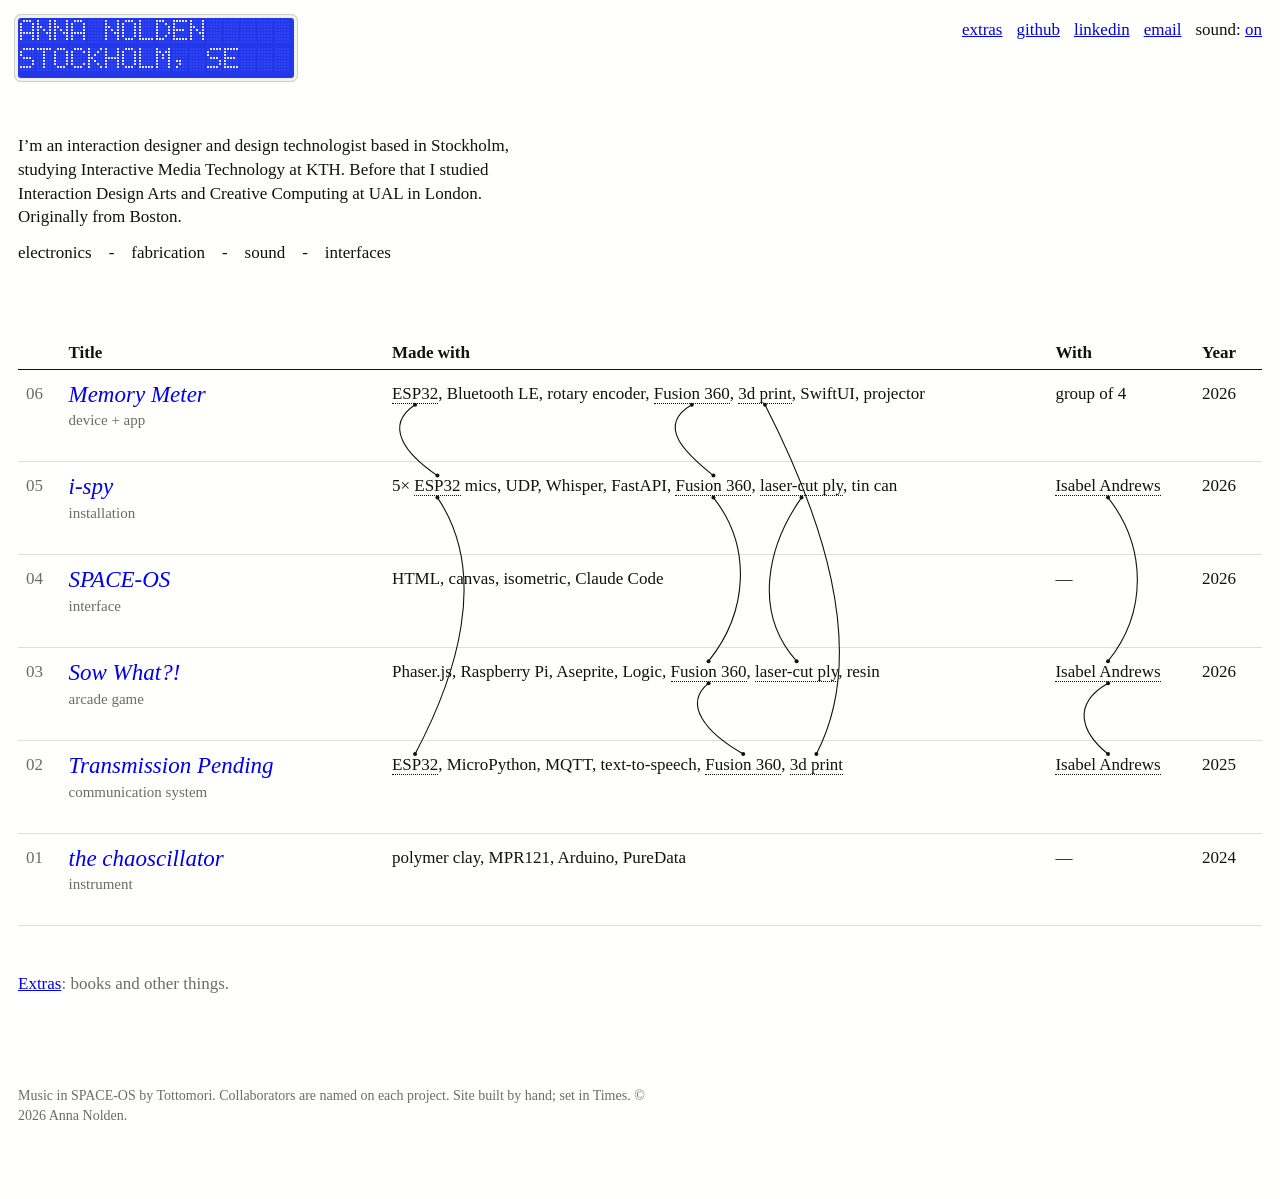
==== index.html @ f43806cc "First version of the portfolio Plain HTML index with pop-up projects: Memory Meter, i-spy, SPACE-OS," ====
<!doctype html>
<html lang="en">
<head>
<meta charset="utf-8">
<meta name="viewport" content="width=device-width, initial-scale=1">
<title>Anna Nolden — interaction design, design technology</title>
<meta name="description" content="Anna Nolden is an interaction designer and design technologist in Stockholm, studying at KTH. Objects, devices and interfaces: electronics, fabrication, sound.">
<meta name="theme-color" content="#fffffe">
<link rel="canonical" href="https://amnowls.github.io/">
<meta property="og:url" content="https://amnowls.github.io/">
<meta property="og:type" content="website">
<meta property="og:title" content="Anna Nolden — interaction design, design technology">
<meta property="og:description" content="Anna Nolden is an interaction designer and design technologist in Stockholm, studying at KTH. Objects, devices and interfaces: electronics, fabrication, sound.">
<meta property="og:image" content="https://amnowls.github.io/og.png">
<meta name="twitter:card" content="summary_large_image">
<link rel="icon" href="favicon.svg" type="image/svg+xml">
<link rel="icon" href="favicon-32.png" sizes="32x32" type="image/png">
<link rel="apple-touch-icon" href="apple-touch-icon.png">
<link rel="stylesheet" href="css/site.css">
</head>
<body data-list="projects">
<header class="top">
  <a class="home" href="./" aria-label="Anna Nolden, Stockholm — home"><canvas class="lcd" id="name" data-dot="2" aria-hidden="true"></canvas></a>
  <nav aria-label="links"><a href="extras.html">extras</a> <span id="links"></span> <span>sound: <button class="link" id="snd" aria-label="sound on or off">on</button></span></nav>
</header>

<main>
<div class="bio" id="bio"></div>

<noscript><p>This index needs JavaScript to open the projects. Everything else about me is in the CV.</p></noscript>

<div class="wrap" id="wrap">
  <table id="tbl">
    <caption class="vh">Projects, newest first</caption>
    <thead><tr><th scope="col"><span class="vh">number</span></th><th scope="col">Title</th><th scope="col" class="m">Made with</th><th scope="col" class="w">With</th><th scope="col">Year</th></tr></thead>
    <tbody></tbody>
  </table>
  <svg class="cords" id="cords" aria-hidden="true"></svg>
</div>

<p class="after"><a href="extras.html">Extras</a>: books and other things.</p>
</main>

<footer><p id="credits"></p></footer>

<div class="pop" id="pop"></div>
<div class="lb" id="lb" role="dialog" aria-modal="true" aria-label="enlarged view">
  <span class="n"></span><button class="x">close</button><button class="prev" aria-label="previous image">←</button><button class="next" aria-label="next image">→</button>
  <div class="slot"></div>
</div>

<script src="content/projects.js"></script>
<script src="js/lcd.js"></script>
<script src="js/site.js"></script>
</body>
</html>
---- css/site.css ----
/* Anna Nolden — portfolio. Plain HTML index; projects open in a pop-up. */
:root{--ink:#111;--link:#0000ee;--visited:#551a8b;--mute:#6b6b6b;--paper:#fffffe;--line:#ddd;--lcd:#2337e8}
*{box-sizing:border-box}
html,body{margin:0;background:var(--paper);color:var(--ink)}
html.locked{overflow:hidden}
body{font:17px/1.4 "Times New Roman",Times,serif;padding:18px 18px 60px;-webkit-text-size-adjust:100%}
a{color:var(--link)} a:visited{color:var(--visited)}
button.link{all:unset;cursor:pointer;color:var(--link);text-decoration:underline}
:focus-visible{outline:2px solid var(--lcd);outline-offset:2px}
button.link:focus-visible{outline:2px solid var(--lcd);outline-offset:2px}
.vh{position:absolute!important;width:1px;height:1px;overflow:hidden;clip:rect(0 0 0 0);white-space:nowrap}

/* header: the LCD is the name, and the way home */
.top{display:flex;justify-content:space-between;align-items:flex-start;gap:20px;flex-wrap:wrap}
.top nav{display:flex;gap:14px;flex-wrap:wrap;align-items:baseline}
.top nav #links{display:flex;gap:14px;flex-wrap:wrap}
.top nav #links:empty{display:none}
canvas.lcd{display:block;border-radius:3px;box-shadow:0 0 0 3px #f1f1ee,0 0 0 4px #cfcfca}
.home{display:inline-block;line-height:0}
.bio{max-width:31em;margin:56px 0 72px}
.bio p{margin:0 0 .7em}
.bio h1{font-size:17px;font-weight:bold;margin:0 0 .4em}

/* index table */
.wrap{position:relative}
table{width:100%;border-collapse:collapse;position:relative;z-index:1}
th{font-weight:bold;text-align:left;padding:4px 8px;border-bottom:1px solid var(--ink);white-space:nowrap}
td{vertical-align:top;padding:12px 8px 30px;border-bottom:1px solid var(--line)}
td.n{color:var(--mute);width:2.5em;font-variant-numeric:tabular-nums}
td.t{width:26%}
td.t a{font-size:23px;font-style:italic;text-decoration:none;line-height:1.1}
td.t a:hover{text-decoration:underline}
td.t small{display:block;color:var(--mute);font-size:15px;margin-top:2px}
td.y{width:4em;font-variant-numeric:tabular-nums}
.tok{white-space:nowrap}
.tok.k{border-bottom:1px dotted var(--ink);cursor:default}
.tok.k.hi{background:#ffff66}
tr.row:hover td{background:#fafaf6}
tr.hi td{background:#fffff0}
svg.cords{position:absolute;inset:0;width:100%;height:100%;pointer-events:none;z-index:2;overflow:visible}
svg.cords path{fill:none;stroke:var(--ink);stroke-width:1.1}
svg.cords path.hi{stroke:var(--link);stroke-width:1.6}
svg.cords circle{fill:var(--ink)}
.after{margin-top:46px;color:var(--mute)}
footer{margin-top:90px;color:var(--mute);font-size:14px;max-width:46em}
noscript p{max-width:34em}

/* ---- pop-up: fixed size, everything fits; nothing scrolls on desktop ---- */
.pop{position:fixed;inset:0;z-index:30;display:none}
.pop.open{display:block}
.pop .veil{position:absolute;inset:0;background:var(--paper);opacity:.84}
.pop .sheet{position:absolute;inset:0;margin:auto;width:min(1080px,90vw);height:min(700px,86vh);
            background:var(--paper);border:1px solid var(--ink);box-shadow:0 30px 80px -40px #0005;
            display:flex;flex-direction:column;padding:14px 22px 12px;overflow:hidden;animation:rise .25s cubic-bezier(.2,.7,.2,1)}
.pop .sheet:focus{outline:none}
@keyframes rise{from{transform:translateY(12px)}to{transform:none}}
.pop .bar{flex:none;display:flex;justify-content:space-between;align-items:baseline;gap:12px;margin-bottom:18px;color:var(--mute)}
.pop .nav{flex:none;display:flex;justify-content:space-between;gap:12px;border-top:1px solid var(--line);padding-top:10px;margin-top:12px}
.pop .nav .keys{color:var(--mute);font-size:14px}

.pv{flex:1;min-height:0;display:grid;grid-template-columns:290px minmax(0,1fr);gap:34px}
.side{overflow:auto;min-height:0;padding-right:4px}
.side canvas.ttl{margin:2px 0 16px;box-shadow:none;border-radius:2px}
.side p{margin:0 0 .8em}
.side dl{margin:14px 0 0;display:grid;grid-template-columns:6.5em 1fr;gap:3px 10px;font-size:15px}
.side dt{color:var(--mute)} .side dd{margin:0}
.media{display:flex;flex-direction:column;min-height:0}

/* stage: no box, no border; media sits straight on the page */
.stage{flex:1;min-height:0;display:flex;align-items:center;justify-content:center;position:relative}
.stage img,.stage video{max-width:100%;max-height:100%;display:block;cursor:zoom-in}
.stage video{cursor:pointer}
.stage iframe{width:100%;height:100%;border:0;background:#000}

/* under the stage: video controls left, enlarge right */
.ctl{flex:none;display:flex;align-items:center;gap:12px;margin-top:8px;font-size:15px;min-height:22px}
.ctl .vc{display:flex;align-items:center;gap:12px;flex:1;min-width:0}
.ctl .grow{flex:1}
.ctl .t{color:var(--mute);font-variant-numeric:tabular-nums;white-space:nowrap}
.ctl .snd.on{color:#fff;background:var(--lcd);text-decoration:none;padding:0 4px}
input.scrub{flex:1;min-width:60px;-webkit-appearance:none;appearance:none;background:transparent;height:16px;margin:0;cursor:pointer}
input.scrub::-webkit-slider-runnable-track{height:1px;background:var(--ink)}
input.scrub::-moz-range-track{height:1px;background:var(--ink)}
input.scrub::-webkit-slider-thumb{-webkit-appearance:none;width:9px;height:9px;border-radius:50%;background:var(--ink);margin-top:-4px}
input.scrub::-moz-range-thumb{width:9px;height:9px;border:0;border-radius:50%;background:var(--ink)}

/* thumbnails: no frames; the current one is full strength with a short rule under it */
.rail{flex:none;display:flex;gap:10px;margin-top:12px;overflow-x:auto;padding-bottom:4px}
.rail button{all:unset;cursor:pointer;flex:none;height:50px;position:relative;opacity:.45;transition:opacity .2s;padding-bottom:5px}
.rail button:hover{opacity:.85}
.rail button:focus-visible{outline:2px solid var(--lcd);outline-offset:2px;opacity:1}
.rail button[aria-current=true]{opacity:1}
.rail button[aria-current=true]::after{content:"";position:absolute;left:0;right:0;bottom:0;height:2px;background:var(--ink)}
.rail button img{height:50px;width:auto;max-width:110px;object-fit:cover;display:block}
.rail button .lbl{position:absolute;left:4px;top:3px;font-size:11px;color:#fff;text-shadow:0 0 3px #000}

/* lightbox */
.lb{position:fixed;inset:0;background:#fffffef8;z-index:40;display:none;flex-direction:column;align-items:center;justify-content:center;padding:40px 70px 50px}
.lb.open{display:flex}
.lb .m{max-width:100%;max-height:calc(100vh - 110px);display:block}
.lb iframe.m{width:min(1200px,90vw);height:calc(100vh - 110px);border:0;background:#000}
.lb .n{position:absolute;left:18px;top:14px;color:var(--mute);font-variant-numeric:tabular-nums}
.lb button{all:unset;cursor:pointer;position:absolute;color:var(--link);font-size:28px;padding:10px}
.lb .prev{left:12px;top:50%} .lb .next{right:12px;top:50%} .lb .x{right:14px;top:6px;font-size:17px;text-decoration:underline}
.lb button:focus-visible{outline:2px solid var(--lcd)}

@media (max-width:760px){
  th.m,td.m,th.w,td.w{display:none}
  .bio{margin-top:30px}
  .pop .sheet{width:100vw;height:100%;border:0;overflow:auto;display:block;padding:14px 16px 30px}
  .pv{grid-template-columns:minmax(0,1fr);gap:18px;display:grid}
  .side{overflow:visible}
  .stage{height:46vh;flex:none}
  .lb{padding:40px 10px 50px}
  .pop .nav .keys{display:none}
}
@media (prefers-reduced-motion:reduce){
  .pop .sheet{animation:none}
  .rail button{transition:none}
}
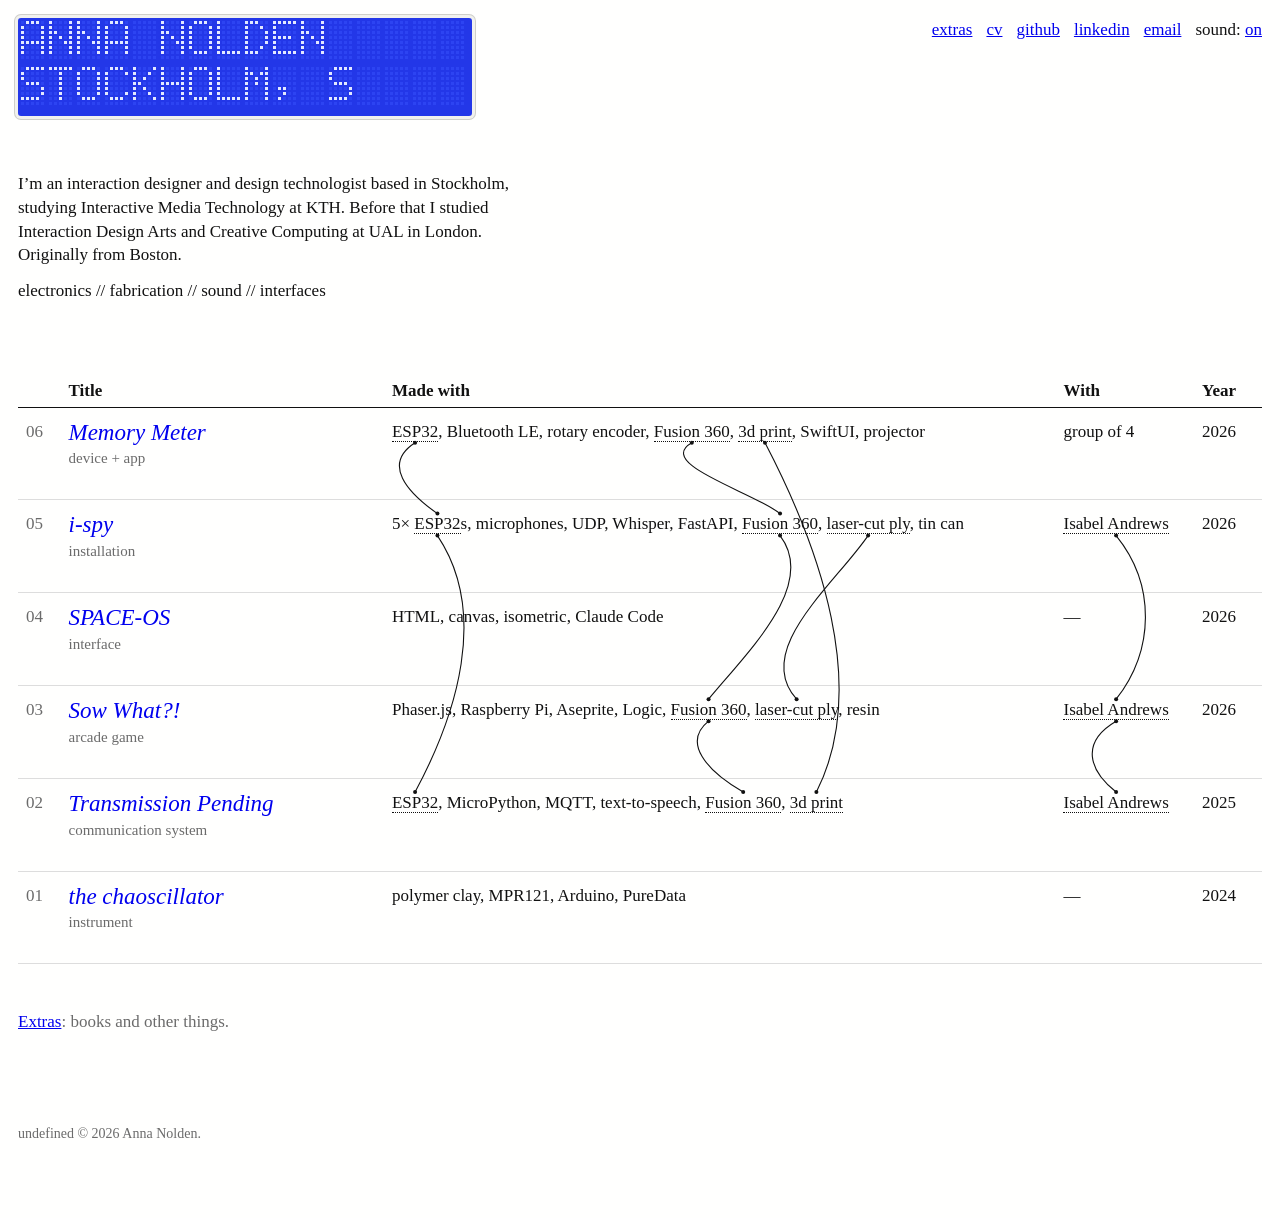
==== commit 90660831: "lcd text size change" ====
--- a/index.html
+++ b/index.html
@@ -20,7 +20,7 @@
 </head>
 <body data-list="projects">
 <header class="top">
-  <a class="home" href="./" aria-label="Anna Nolden, Stockholm — home"><canvas class="lcd" id="name" data-dot="2" aria-hidden="true"></canvas></a>
+  <a class="home" href="./" aria-label="Anna Nolden, Stockholm — home"><canvas class="lcd" id="name" data-dot="3" aria-hidden="true"></canvas></a>
   <nav aria-label="links"><a href="extras.html">extras</a> <span id="links"></span> <span>sound: <button class="link" id="snd" aria-label="sound on or off">on</button></span></nav>
 </header>
 
--- a/css/site.css
+++ b/css/site.css
@@ -16,6 +16,9 @@
 .top nav #links{display:flex;gap:14px;flex-wrap:wrap}
 .top nav #links:empty{display:none}
 canvas.lcd{display:block;border-radius:3px;box-shadow:0 0 0 3px #f1f1ee,0 0 0 4px #cfcfca}
+/* the name LCD shrinks to fit narrow screens (its size is set by data-dot in the HTML) */
+.home{max-width:100%}
+.home canvas.lcd{max-width:100%;height:auto!important}
 .home{display:inline-block;line-height:0}
 .bio{max-width:31em;margin:56px 0 72px}
 .bio p{margin:0 0 .7em}
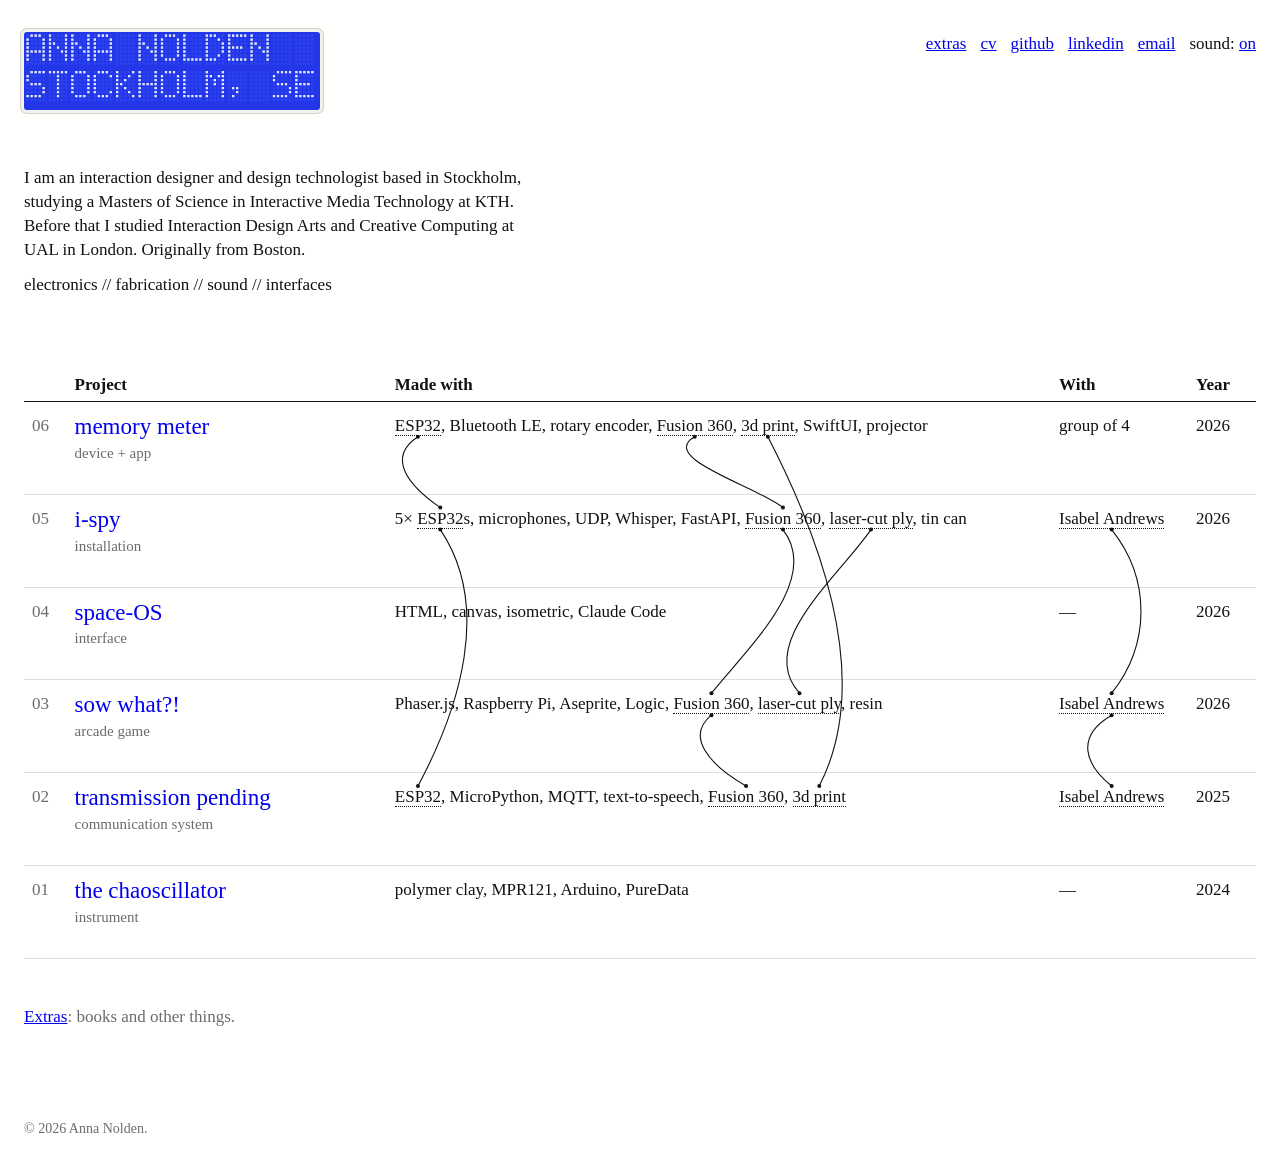
==== commit 07740cb6: "cursor" ====
--- a/index.html
+++ b/index.html
@@ -32,7 +32,7 @@
 <div class="wrap" id="wrap">
   <table id="tbl">
     <caption class="vh">Projects, newest first</caption>
-    <thead><tr><th scope="col"><span class="vh">number</span></th><th scope="col">Title</th><th scope="col" class="m">Made with</th><th scope="col" class="w">With</th><th scope="col">Year</th></tr></thead>
+    <thead><tr><th scope="col"><span class="vh">number</span></th><th scope="col">Project</th><th scope="col" class="m">Made with</th><th scope="col" class="w">With</th><th scope="col">Year</th></tr></thead>
     <tbody></tbody>
   </table>
   <svg class="cords" id="cords" aria-hidden="true"></svg>
--- a/css/site.css
+++ b/css/site.css
@@ -1,11 +1,13 @@
 /* Anna Nolden — portfolio. Plain HTML index; projects open in a pop-up. */
-:root{--ink:#111;--link:#0000ee;--visited:#551a8b;--mute:#6b6b6b;--paper:#fffffe;--line:#ddd;--lcd:#2337e8}
+:root{--ink:#111;--link:#0000ee;--visited:#3314b3;--mute:#6b6b6b;--paper:#fffffe;--line:#ddd;--lcd:#2337e8;--arrow:url(../cursors/arrow.svg) 0 0,default;--hand:url(../cursors/hand.svg) 8 0,pointer}
 *{box-sizing:border-box}
 html,body{margin:0;background:var(--paper);color:var(--ink)}
 html.locked{overflow:hidden}
-body{font:17px/1.4 "Times New Roman",Times,serif;padding:18px 18px 60px;-webkit-text-size-adjust:100%}
+body{font:17px/1.4 "verdana",Times,serif;padding:32px 24px 18px;-webkit-text-size-adjust:90%}
+html{cursor:var(--arrow)}
+a,a *{cursor:var(--hand)}
 a{color:var(--link)} a:visited{color:var(--visited)}
-button.link{all:unset;cursor:pointer;color:var(--link);text-decoration:underline}
+button.link{all:unset;cursor:var(--hand);color:var(--link);text-decoration:underline}
 :focus-visible{outline:2px solid var(--lcd);outline-offset:2px}
 button.link:focus-visible{outline:2px solid var(--lcd);outline-offset:2px}
 .vh{position:absolute!important;width:1px;height:1px;overflow:hidden;clip:rect(0 0 0 0);white-space:nowrap}
@@ -18,7 +20,7 @@
 canvas.lcd{display:block;border-radius:3px;box-shadow:0 0 0 3px #f1f1ee,0 0 0 4px #cfcfca}
 /* the name LCD shrinks to fit narrow screens (its size is set by data-dot in the HTML) */
 .home{max-width:100%}
-.home canvas.lcd{max-width:100%;height:auto!important}
+.home canvas.lcd{max-width:80%;height:auto!important}
 .home{display:inline-block;line-height:0}
 .bio{max-width:31em;margin:56px 0 72px}
 .bio p{margin:0 0 .7em}
@@ -31,15 +33,15 @@
 td{vertical-align:top;padding:12px 8px 30px;border-bottom:1px solid var(--line)}
 td.n{color:var(--mute);width:2.5em;font-variant-numeric:tabular-nums}
 td.t{width:26%}
-td.t a{font-size:23px;font-style:italic;text-decoration:none;line-height:1.1}
+td.t a{font-size:23px;font-style:normal;text-decoration:none;line-height:1.1}
 td.t a:hover{text-decoration:underline}
 td.t small{display:block;color:var(--mute);font-size:15px;margin-top:2px}
 td.y{width:4em;font-variant-numeric:tabular-nums}
 .tok{white-space:nowrap}
-.tok.k{border-bottom:1px dotted var(--ink);cursor:default}
+.tok.k{border-bottom:1px dotted var(--ink);cursor:var(--arrow)}
 .tok.k.hi{background:#ffff66}
-tr.row:hover td{background:#fafaf6}
-tr.hi td{background:#fffff0}
+tr.row:hover td{background:#ffff83}
+tr.hi td{background:#f2f8ff}
 svg.cords{position:absolute;inset:0;width:100%;height:100%;pointer-events:none;z-index:2;overflow:visible}
 svg.cords path{fill:none;stroke:var(--ink);stroke-width:1.1}
 svg.cords path.hi{stroke:var(--link);stroke-width:1.6}
@@ -72,7 +74,7 @@
 /* stage: no box, no border; media sits straight on the page */
 .stage{flex:1;min-height:0;display:flex;align-items:center;justify-content:center;position:relative}
 .stage img,.stage video{max-width:100%;max-height:100%;display:block;cursor:zoom-in}
-.stage video{cursor:pointer}
+.stage video{cursor:var(--hand)}
 .stage iframe{width:100%;height:100%;border:0;background:#000}
 
 /* under the stage: video controls left, enlarge right */
@@ -81,7 +83,7 @@
 .ctl .grow{flex:1}
 .ctl .t{color:var(--mute);font-variant-numeric:tabular-nums;white-space:nowrap}
 .ctl .snd.on{color:#fff;background:var(--lcd);text-decoration:none;padding:0 4px}
-input.scrub{flex:1;min-width:60px;-webkit-appearance:none;appearance:none;background:transparent;height:16px;margin:0;cursor:pointer}
+input.scrub{flex:1;min-width:60px;-webkit-appearance:none;appearance:none;background:transparent;height:16px;margin:0;cursor:var(--hand)}
 input.scrub::-webkit-slider-runnable-track{height:1px;background:var(--ink)}
 input.scrub::-moz-range-track{height:1px;background:var(--ink)}
 input.scrub::-webkit-slider-thumb{-webkit-appearance:none;width:9px;height:9px;border-radius:50%;background:var(--ink);margin-top:-4px}
@@ -89,7 +91,7 @@
 
 /* thumbnails: no frames; the current one is full strength with a short rule under it */
 .rail{flex:none;display:flex;gap:10px;margin-top:12px;overflow-x:auto;padding-bottom:4px}
-.rail button{all:unset;cursor:pointer;flex:none;height:50px;position:relative;opacity:.45;transition:opacity .2s;padding-bottom:5px}
+.rail button{all:unset;cursor:var(--hand);flex:none;height:50px;position:relative;opacity:.45;transition:opacity .2s;padding-bottom:5px}
 .rail button:hover{opacity:.85}
 .rail button:focus-visible{outline:2px solid var(--lcd);outline-offset:2px;opacity:1}
 .rail button[aria-current=true]{opacity:1}
@@ -103,7 +105,7 @@
 .lb .m{max-width:100%;max-height:calc(100vh - 110px);display:block}
 .lb iframe.m{width:min(1200px,90vw);height:calc(100vh - 110px);border:0;background:#000}
 .lb .n{position:absolute;left:18px;top:14px;color:var(--mute);font-variant-numeric:tabular-nums}
-.lb button{all:unset;cursor:pointer;position:absolute;color:var(--link);font-size:28px;padding:10px}
+.lb button{all:unset;cursor:var(--hand);position:absolute;color:var(--link);font-size:28px;padding:10px}
 .lb .prev{left:12px;top:50%} .lb .next{right:12px;top:50%} .lb .x{right:14px;top:6px;font-size:17px;text-decoration:underline}
 .lb button:focus-visible{outline:2px solid var(--lcd)}
 
